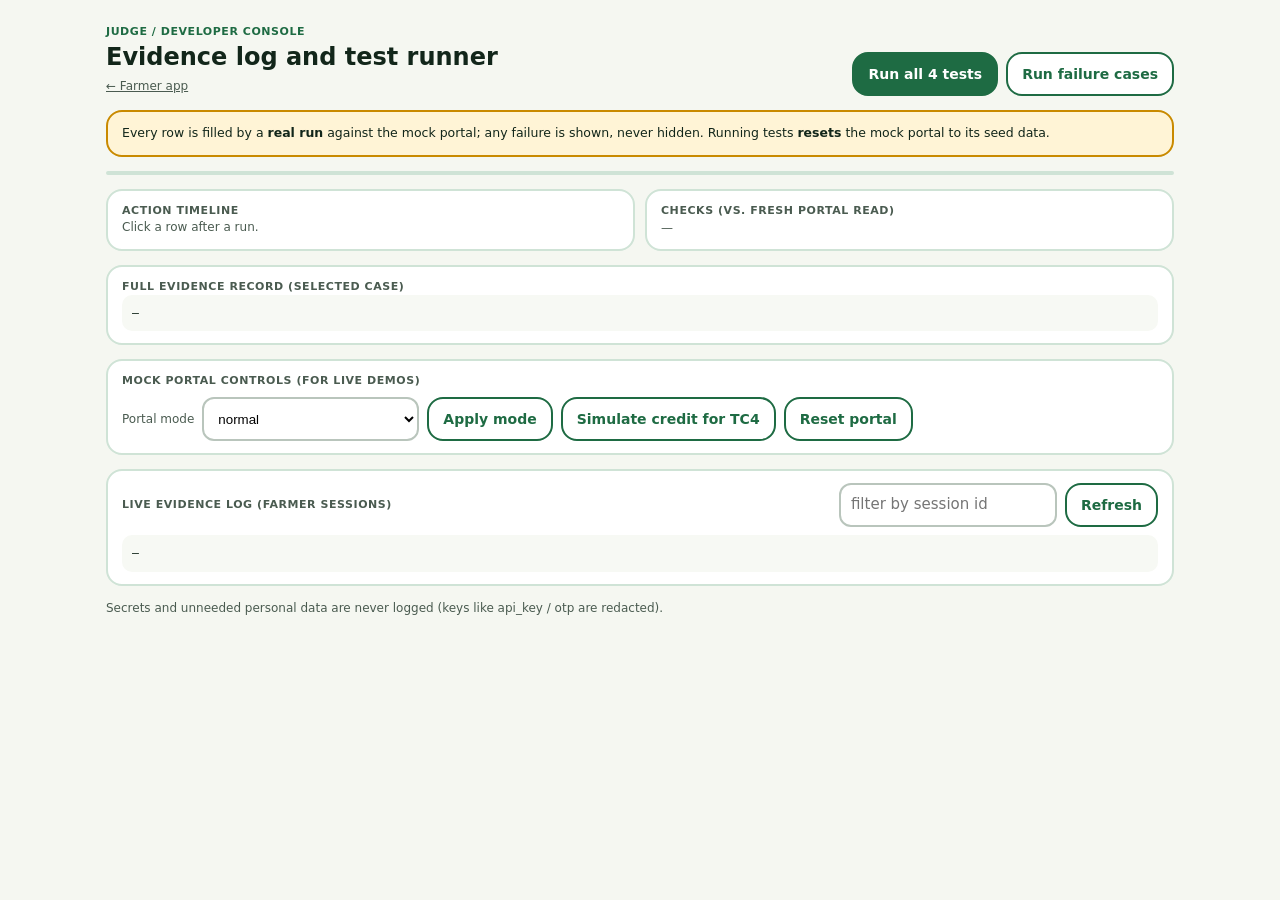
==== web/console.html @ a5b7f0ae "Phase 5: web app from mockup (language, home, status, approval, judge console), voice interface with" ====
<!DOCTYPE html>
<html lang="en">
<head>
<meta charset="utf-8">
<meta name="viewport" content="width=device-width, initial-scale=1">
<title>Judge Console</title>
<link rel="stylesheet" href="styles.css">
</head>
<body>
<main class="console">
  <div class="row" style="align-items:flex-end;flex-wrap:wrap">
    <div>
      <div class="label" style="color:var(--green)">Judge / developer console</div>
      <div style="font-size:24px;font-weight:700">Evidence log and test runner</div>
      <a href="/" class="small">← Farmer app</a>
    </div>
    <div class="controls">
      <button type="button" class="btn primary" id="run-official">Run all 4 tests</button>
      <button type="button" class="btn" id="run-failures">Run failure cases</button>
    </div>
  </div>
  <div class="card warn" style="font-size:12.5px">Every row is filled by a <b>real run</b> against the mock portal; any failure is shown, never hidden.
    Running tests <b>resets</b> the mock portal to its seed data.</div>

  <div class="table" id="results" aria-live="polite"></div>

  <div class="grid2 split">
    <div class="card"><div class="label" id="tl-title">Action timeline</div><div class="timeline" id="timeline"><span class="small">Click a row after a run.</span></div></div>
    <div class="card"><div class="label">Checks (vs. fresh portal read)</div><div id="checks" style="font-size:12.5px"><span class="small">—</span></div></div>
  </div>
  <div class="card"><div class="label">Full evidence record (selected case)</div><pre class="evidence" id="evidence">—</pre></div>

  <div class="card">
    <div class="label">Mock portal controls (for live demos)</div>
    <div class="controls" style="margin-top:8px">
      <label for="mode" class="small">Portal mode</label>
      <select id="mode">
        <option value="normal">normal</option><option value="down">down (503)</option>
        <option value="slow">slow (all calls)</option><option value="slow_writes">slow_writes (timeouts)</option>
        <option value="drop_writes">drop_writes (verification fails)</option>
      </select>
      <button type="button" class="btn" id="set-mode">Apply mode</button>
      <button type="button" class="btn" id="credit">Simulate credit for TC4</button>
      <button type="button" class="btn" id="reset">Reset portal</button>
      <span class="small" id="mode-now"></span>
    </div>
  </div>

  <div class="card">
    <div class="row"><div class="label">Live evidence log (farmer sessions)</div>
      <div class="controls"><input id="sid" placeholder="filter by session id" style="min-height:44px;border-radius:12px;border:2px solid var(--line);padding:0 10px">
      <button type="button" class="btn" id="refresh">Refresh</button></div></div>
    <pre class="evidence" id="live" style="margin-top:8px">—</pre>
  </div>
  <div class="row small"><span>Secrets and unneeded personal data are never logged (keys like api_key / otp are redacted).</span>
    <b style="color:var(--green-dark)" id="summary"></b></div>
</main>
<script src="console.js"></script>
</body>
</html>
---- web/styles.css ----
/* Kisan Claim Mitra - styles follow the mockup (calm green + marigold, 44px+ targets).
   No web fonts are downloaded (no runtime network calls); Noto / Nirmala UI are used if installed. */
:root {
  --green: #1E6B43; --green-dark: #155233; --green-soft: #E3F1E8; --green-line: #CFE3D6;
  --marigold: #F4B942; --bg: #F5F7F1; --ink: #12261A; --muted: #4A5B50; --line: #B9C5BC;
  --red: #B3261E; --red-ink: #8C1D18; --red-soft: #FBE9E7;
  --amber: #C98A00; --amber-ink: #6B4A00; --amber-soft: #FFF4D6;
  --violet-ink: #3B2E7A; --violet-soft: #E8E4F5; --white: #FFFFFF;
  --font: 'Noto Sans', 'Noto Sans Devanagari', 'Nirmala UI', 'Mangal', system-ui, sans-serif;
}
* { box-sizing: border-box; }
html, body { margin: 0; background: var(--bg); color: var(--ink); font: 15px/1.45 var(--font); }
button, input { font: inherit; color: inherit; }
button { cursor: pointer; }
button:focus-visible, a:focus-visible, input:focus-visible { outline: 3px solid var(--marigold); outline-offset: 2px; }
[hidden] { display: none !important; }
.sr-only { position: absolute; width: 1px; height: 1px; overflow: hidden; clip: rect(0 0 0 0); }

.phone { max-width: 440px; margin: 0 auto; min-height: 100vh; padding: 20px 16px 32px; }
.screen { display: flex; flex-direction: column; gap: 14px; }

/* header + top bar */
.row { display: flex; align-items: center; justify-content: space-between; gap: 10px; }
.brand { display: flex; align-items: center; gap: 10px; }
.logo { width: 40px; height: 40px; border-radius: 12px; background: var(--green); display: grid; place-items: center; }
.brand-name { font-weight: 700; font-size: 17px; line-height: 1.2; }
.small { font-size: 12px; color: var(--muted); line-height: 1.35; }
.title { font-size: 15px; font-weight: 700; text-align: center; }
.icon-btn { width: 44px; height: 44px; border-radius: 22px; background: var(--white); border: 2px solid var(--line); display: grid; place-items: center; flex: none; }
.toggle { display: flex; gap: 4px; }
.toggle button { min-height: 44px; min-width: 44px; padding: 0 12px; border-radius: 12px; border: 2px solid var(--line); background: var(--white); font-weight: 700; }
.toggle button[aria-pressed="true"] { border-color: var(--green); background: var(--green-soft); }

/* green voice guide card */
.guide { background: var(--green); color: var(--white); border-radius: 22px; padding: 18px; display: flex; flex-direction: column; gap: 10px; }
.guide.center { align-items: center; text-align: center; }
.eyebrow { font-size: 12px; letter-spacing: .06em; text-transform: uppercase; opacity: .9; }
.guide-text { font-size: 18px; font-weight: 700; line-height: 1.45; }
.guide-sub { font-size: 13px; opacity: .95; }
.speaker { width: 52px; height: 52px; border-radius: 26px; background: var(--marigold); display: grid; place-items: center; flex: none; }
.mic { width: 96px; height: 96px; border-radius: 48px; border: 6px solid var(--marigold); background: var(--white); display: grid; place-items: center; }
.mic.listening { animation: pulse 1s infinite; background: #FFF8E6; }
@keyframes pulse { 50% { box-shadow: 0 0 0 10px rgba(244,185,66,.35); } }
.bars { display: flex; gap: 4px; align-items: flex-end; height: 22px; }
.bars i { width: 4px; border-radius: 2px; background: var(--marigold); }

/* big buttons */
.btn { min-height: 56px; border-radius: 16px; border: 2px solid var(--green); background: var(--white); color: var(--green); font-size: 16px; font-weight: 700; padding: 8px 14px; }
.btn.primary { background: var(--green); color: var(--white); }
.btn.gold { background: var(--marigold); border-color: var(--marigold); color: var(--ink); }
.btn.danger { border: 3px solid var(--red); color: var(--red-ink); }
.btn:disabled { opacity: .5; cursor: not-allowed; }
.lang-btn { min-height: 64px; border-radius: 16px; border: 2px solid var(--line); background: var(--white); font-size: 20px; font-weight: 700; }
.lang-btn[aria-pressed="true"] { border: 3px solid var(--green); background: var(--green-soft); }
.grid2 { display: grid; grid-template-columns: repeat(2, minmax(0, 1fr)); gap: 10px; }
.grid3 { display: grid; grid-template-columns: repeat(3, minmax(0, 1fr)); gap: 8px; }
.quick { min-height: 76px; border-radius: 16px; background: var(--white); border: 2px solid var(--green); padding: 10px 12px; display: flex; flex-direction: column; justify-content: center; align-items: flex-start; text-align: left; gap: 2px; }
.quick b { font-size: 15px; line-height: 1.3; }
.quick span { font-size: 12px; color: var(--muted); }
.quick.gold { background: var(--marigold); border-color: var(--marigold); }
.quick.gold span { color: var(--ink); }

.ask { display: flex; gap: 8px; }
.ask input { flex: 1; min-width: 0; min-height: 50px; border-radius: 14px; border: 2px solid var(--line); background: var(--white); padding: 0 14px; }
.send { width: 50px; height: 50px; border-radius: 14px; border: none; background: var(--green); display: grid; place-items: center; flex: none; }

/* cards */
.card { background: var(--white); border: 2px solid var(--green-line); border-radius: 16px; padding: 12px 14px; }
.card.dashed { border: 2px dashed var(--line); }
.card.ok { background: var(--green-soft); border-color: var(--green); }
.card.warn { background: var(--amber-soft); border-color: var(--amber); }
.card.bad { background: var(--red-soft); border: 3px solid var(--red); }
.card.unsure { background: var(--violet-soft); border-color: var(--violet-ink); }
.label { font-size: 11px; font-weight: 700; letter-spacing: .05em; color: var(--muted); text-transform: uppercase; }
.card.ok .label { color: var(--green-dark); } .card.warn .label { color: var(--amber-ink); }
.card.bad .label { color: var(--red-ink); } .card.unsure .label { color: var(--violet-ink); }
.big { font-size: 18px; font-weight: 700; line-height: 1.3; margin-top: 4px; }
.mono { font-family: ui-monospace, Menlo, Consolas, monospace; font-size: 12px; }
.kv { display: grid; grid-template-columns: 100px minmax(0, 1fr); gap: 4px 10px; font-size: 13px; }
.kv dt { color: var(--muted); } .kv dd { margin: 0; font-weight: 700; overflow-wrap: anywhere; }
.chip { display: inline-block; border-radius: 10px; padding: 2px 9px; font-size: 12px; font-weight: 700; }
.chip.VERIFIED, .chip.PASS, .chip.OK { background: var(--green-soft); color: var(--green-dark); }
.chip.PENDING { background: var(--amber-soft); color: var(--amber-ink); }
.chip.UNCERTAIN { background: var(--violet-soft); color: var(--violet-ink); }
.chip.FAILED, .chip.FAIL { background: var(--red-soft); color: var(--red-ink); }
.chip.NOTRUN { background: #EEE; color: #555; }

.log { display: flex; flex-direction: column; gap: 6px; max-height: 260px; overflow-y: auto; }
.msg { border-radius: 12px; padding: 8px 10px; font-size: 13.5px; }
.msg.farmer { background: var(--white); border: 1px solid var(--line); align-self: flex-end; max-width: 85%; }
.msg.agent { background: var(--green-soft); align-self: flex-start; max-width: 92%; }
.notice { position: fixed; left: 12px; right: 12px; bottom: 12px; max-width: 420px; margin: 0 auto; background: var(--amber-soft); border: 2px solid var(--amber); border-radius: 12px; padding: 10px 12px; font-size: 13px; z-index: 10; }
.footer-link { display: block; text-align: center; color: var(--muted); font-size: 12px; margin-top: 18px; }

/* judge console (wide) */
.console { max-width: 1100px; margin: 0 auto; padding: 24px 16px; display: flex; flex-direction: column; gap: 14px; }
.table { background: var(--white); border: 2px solid var(--green-line); border-radius: 14px; overflow-x: auto; }
.trow { display: grid; grid-template-columns: 52px 1.2fr 1.2fr 1.4fr 1.3fr 70px; gap: 10px; padding: 10px 12px; font-size: 12.5px; border-top: 1px solid #DDE5DF; align-items: start; min-width: 760px; cursor: pointer; }
.trow.head { background: var(--green-soft); font-weight: 700; color: var(--green-dark); border-top: none; cursor: default; font-size: 11.5px; letter-spacing: .04em; }
.trow.sel { background: #FAFCF7; outline: 2px solid var(--marigold); }
.timeline { display: flex; flex-direction: column; gap: 6px; font-size: 12.5px; }
.timeline div { display: flex; gap: 8px; } .timeline i { width: 8px; height: 8px; border-radius: 4px; background: var(--green); margin-top: 6px; flex: none; }
pre.evidence { background: #F7F9F4; border-radius: 10px; padding: 10px; font-size: 11.5px; white-space: pre-wrap; overflow-wrap: anywhere; max-height: 360px; overflow-y: auto; margin: 0; }
.controls { display: flex; flex-wrap: wrap; gap: 8px; align-items: center; }
.controls select { min-height: 44px; border-radius: 12px; border: 2px solid var(--line); padding: 0 10px; background: var(--white); }
.controls .btn { min-height: 44px; font-size: 14px; }
@media (max-width: 700px) { .split { grid-template-columns: 1fr !important; } }
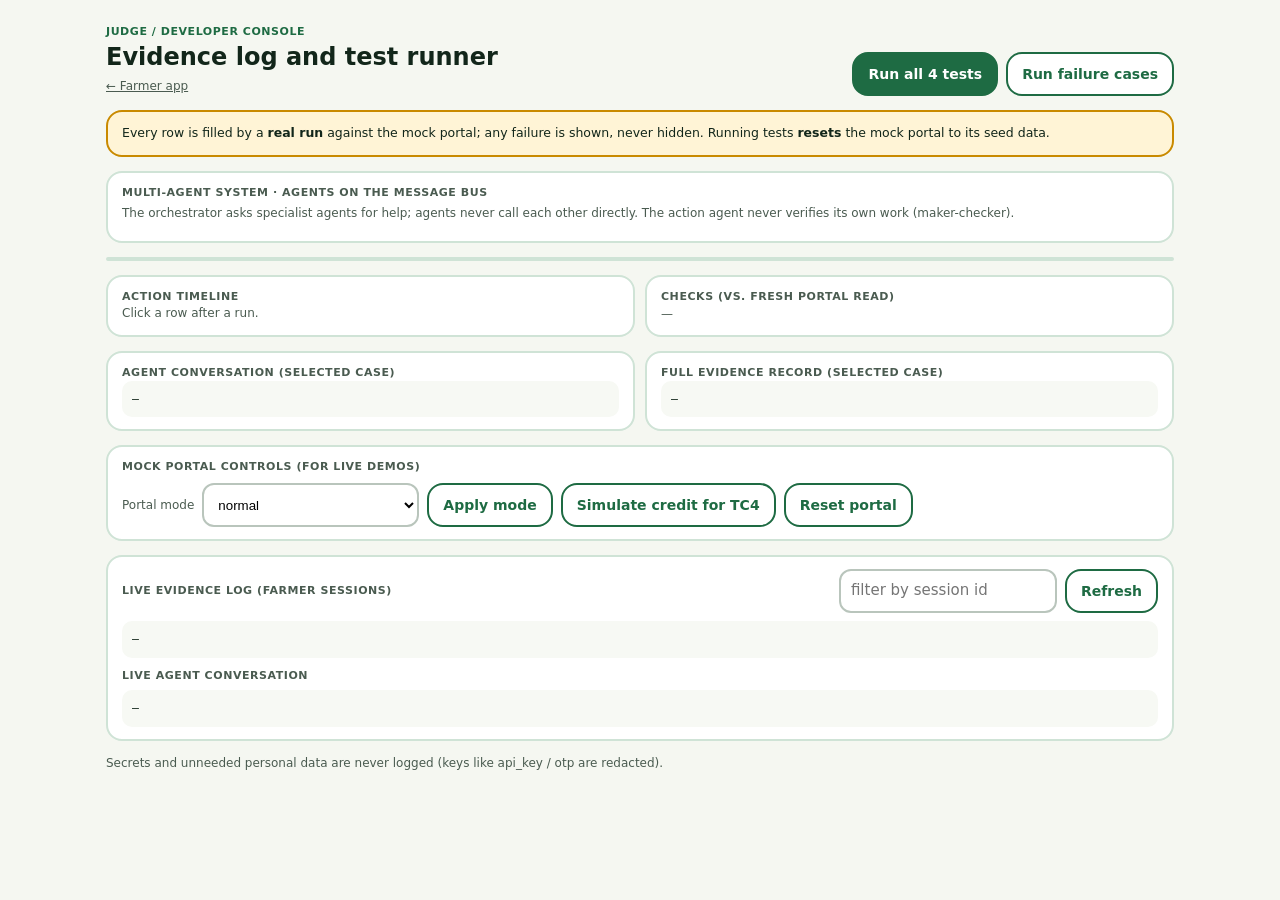
==== commit 5fa5db7f: "Multi-agent architecture: orchestrator + 7 specialist agents on a message bus, maker-checker verifie" ====
--- a/web/console.html
+++ b/web/console.html
@@ -22,13 +22,22 @@
   <div class="card warn" style="font-size:12.5px">Every row is filled by a <b>real run</b> against the mock portal; any failure is shown, never hidden.
     Running tests <b>resets</b> the mock portal to its seed data.</div>
 
+  <div class="card">
+    <div class="label">Multi-agent system · agents on the message bus</div>
+    <div class="small" style="margin:4px 0 8px">The orchestrator asks specialist agents for help; agents never call each other directly. The action agent never verifies its own work (maker-checker).</div>
+    <div class="grid3 split" id="roster"></div>
+  </div>
+
   <div class="table" id="results" aria-live="polite"></div>
 
   <div class="grid2 split">
     <div class="card"><div class="label" id="tl-title">Action timeline</div><div class="timeline" id="timeline"><span class="small">Click a row after a run.</span></div></div>
     <div class="card"><div class="label">Checks (vs. fresh portal read)</div><div id="checks" style="font-size:12.5px"><span class="small">—</span></div></div>
   </div>
-  <div class="card"><div class="label">Full evidence record (selected case)</div><pre class="evidence" id="evidence">—</pre></div>
+  <div class="grid2 split">
+    <div class="card"><div class="label">Agent conversation (selected case)</div><pre class="evidence" id="conversation">—</pre></div>
+    <div class="card"><div class="label">Full evidence record (selected case)</div><pre class="evidence" id="evidence">—</pre></div>
+  </div>
 
   <div class="card">
     <div class="label">Mock portal controls (for live demos)</div>
@@ -51,6 +60,8 @@
       <div class="controls"><input id="sid" placeholder="filter by session id" style="min-height:44px;border-radius:12px;border:2px solid var(--line);padding:0 10px">
       <button type="button" class="btn" id="refresh">Refresh</button></div></div>
     <pre class="evidence" id="live" style="margin-top:8px">—</pre>
+    <div class="label" style="margin-top:10px">Live agent conversation</div>
+    <pre class="evidence" id="live-agents" style="margin-top:6px">—</pre>
   </div>
   <div class="row small"><span>Secrets and unneeded personal data are never logged (keys like api_key / otp are redacted).</span>
     <b style="color:var(--green-dark)" id="summary"></b></div>
--- a/web/styles.css
+++ b/web/styles.css
@@ -105,3 +105,26 @@
 .controls select { min-height: 44px; border-radius: 12px; border: 2px solid var(--line); padding: 0 10px; background: var(--white); }
 .controls .btn { min-height: 44px; font-size: 14px; }
 @media (max-width: 700px) { .split { grid-template-columns: 1fr !important; } }
+
+/* sign-up, OTP, documents (stretch screens) */
+.steps { display: flex; gap: 6px; } .steps i { flex: 1; height: 6px; border-radius: 3px; background: var(--line); } .steps i.on { background: var(--green); }
+.field { display: flex; flex-direction: column; gap: 4px; } .field label { font-size: 13px; font-weight: 600; }
+.input { min-height: 50px; border-radius: 14px; border: 2px solid var(--line); background: var(--white); padding: 0 12px; width: 100%; }
+.field-error input, .field-error .input { border-color: var(--red); background: var(--red-soft); }
+.gold-card { background: var(--amber-soft); border: 2px solid var(--marigold); }
+.otp-boxes { border: none; padding: 0; margin: 0; display: grid; grid-template-columns: repeat(6, minmax(0, 1fr)); gap: 8px; }
+.otp-boxes legend { margin-bottom: 6px; }
+.otp-boxes input { min-height: 56px; width: 100%; text-align: center; font-size: 24px; font-weight: 700; border-radius: 12px; border: 2px solid var(--line); background: var(--white); }
+.otp-boxes:disabled input { background: #EEF1EC; }
+.attention { text-align: left; font-size: 13px; width: 100%; color: var(--ink); }
+.doc-row { display: grid; grid-template-columns: 64px minmax(0, 1fr); gap: 10px; align-items: start; }
+.doc-row.flag { background: var(--red-soft); border: 3px solid var(--red); }
+.thumb { width: 64px; height: 46px; object-fit: cover; border-radius: 8px; border: 1px solid var(--line); background: var(--white); }
+.doc-actions { display: flex; flex-wrap: wrap; gap: 6px; margin-top: 6px; }
+.doc-actions .btn, .doc-actions select { min-height: 44px; font-size: 13px; padding: 4px 10px; border-radius: 12px; }
+.doc-actions select { border: 2px solid var(--line); background: var(--white); max-width: 100%; }
+.chip.REVIEW { background: var(--amber-soft); color: var(--amber-ink); }
+.chip.MISSING, .chip.NEEDS_FIX { background: var(--red-soft); color: var(--red-ink); }
+.chip.PASSED { background: var(--green-soft); color: var(--green-dark); }
+.stack { display: flex; flex-direction: column; gap: 10px; }
+a.btn { text-decoration: none; }
